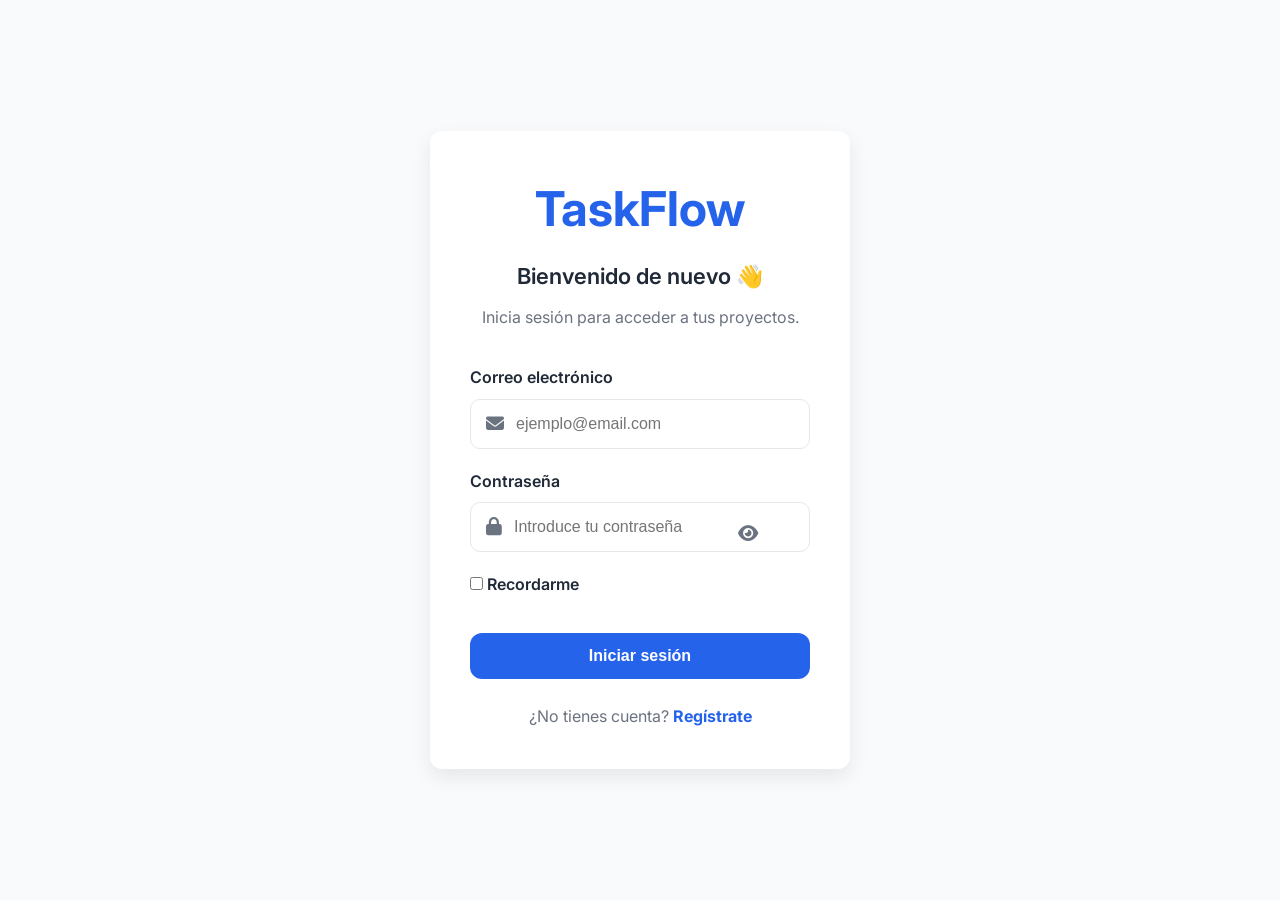
==== login.html @ c168a302 "Primer commit del proyecto TaskFlow" ====
<!DOCTYPE html>
<html lang="es">

<head>

    <meta charset="UTF-8">

    <meta name="viewport" content="width=device-width, initial-scale=1.0">

    <title>Login | TaskFlow</title>

    <link rel="stylesheet" href="css/variables.css">

    <link rel="stylesheet" href="css/style.css">

    <link rel="stylesheet" href="css/login.css">

    <link rel="preconnect" href="https://fonts.googleapis.com">

    <link rel="preconnect" href="https://fonts.gstatic.com" crossorigin>

    <link href="https://fonts.googleapis.com/css2?family=Inter:wght@300;400;500;700&display=swap" rel="stylesheet">

    <link rel="stylesheet" href="https://cdnjs.cloudflare.com/ajax/libs/font-awesome/6.5.2/css/all.min.css">


</head>

<body>

    <body>

        <div class="login-container">

            <div class="login-card">

                <div class="login-header">

                    <h1>

                        TaskFlow

                    </h1>

                    <p>

                        Bienvenido de nuevo 👋

                    </p>

                    <span>

                        Inicia sesión para acceder a tus proyectos.

                    </span>

                </div>

                <form class="login-form">

                    <div class="input-group">

                        <label for="email">

                            Correo electrónico

                        </label>

                        <div class="input-icon">

                            <i class="fa-solid fa-envelope"></i>

                            <input id="email" type="email" placeholder="ejemplo@email.com" required>

                        </div>

                    </div>

                    <div class="input-group">

                        <label for="password">

                            Contraseña

                        </label>

                        <div class="input-icon">

                            <i class="fa-solid fa-lock"></i>

                            <input id="password" type="password" placeholder="Introduce tu contraseña" required>

                            <button type="button" class="toggle-password">

                                <i class="fa-solid fa-eye"></i>

                            </button>

                        </div>

                    </div>
                    <div class="remember">

                        <label>

                            <input type="checkbox">

                            Recordarme

                        </label>

                    </div>

                    <button type="submit">

                        Iniciar sesión

                    </button>

                </form>

                <div class="login-footer">
                    <p>
                        ¿No tienes cuenta?
                        <a href="#">
                            Regístrate
                        </a>
                    </p>
                </div>

            </div>

        </div>
        <script src="js/app.js"></script>
    </body>
---- css/variables.css ----
/* ===========================
   VARIABLES GLOBALES
=========================== */

:root{

    /* Colores principales */

    --primary-color:#2563EB;
    --primary-dark:#1E3A8A;

    /* Colores secundarios */

    --secondary-color:#10B981;

    /* Fondo */

    --background:#F8FAFC;

    /* Tarjetas */

    --card-background:#FFFFFF;

    /* Texto */

    --text-color:#1F2937;

    --text-light:#6B7280;

    /* Bordes */

    --border-color:#E5E7EB;

    /* Error */

    --danger:#EF4444;

    /* Radios */

    --radius:12px;

    /* Sombras */

    --shadow:0px 8px 20px rgba(0,0,0,.08);

    /* Fuente */

    --font-family:'Inter',sans-serif;

}
---- css/style.css ----
/* ===========================
   RESET
=========================== */

*{

    margin:0;
    padding:0;
    box-sizing:border-box;

}
body{

    font-family:var(--font-family);

    background:var(--background);

    color:var(--text-color);

    line-height:1.6;

}

/* ===========================
   HEADER
=========================== */

header{

    display:flex;

    justify-content:space-between;

    align-items:center;

    padding:20px 8%;

    background:white;

    box-shadow:var(--shadow);

    position:sticky;

    top:0;

    z-index:100;

}

.logo h2{

    color:var(--primary-color);

    font-size:2rem;

}

.logo p{

    font-size:.9rem;

}

nav ul{

    display:flex;

    gap:35px;

    align-items:center;

}
nav a{

    font-weight:600;

    transition:.3s;

}
nav a:hover{

    color:var(--primary-color);

}
.hero{

    display:flex;

    justify-content:center;

    align-items:center;

    min-height:80vh;

    text-align:center;

    padding:50px;

}

.hero-content{

    max-width:750px;

}

.hero h1{

    font-size:3.5rem;

    margin-bottom:20px;

    color:var(--primary-dark);

}

.subtitle{

    font-size:1.3rem;

    margin-bottom:20px;

}

.hero p{

    margin-bottom:30px;

}
.hero button{

    font-size:18px;

}
.hero button:hover{

    transform:translateY(-3px);

}

.features{

    display:grid;

    grid-template-columns:repeat(auto-fit,minmax(250px,1fr));

    gap:30px;

    padding:70px 8%;

}
.card{

    background:white;

    padding:35px;

    border-radius:var(--radius);

    box-shadow:var(--shadow);

    transition:.3s;

}

.card:hover{

    transform:translateY(-8px);

}

footer{

    text-align:center;

    padding:30px;

    background:var(--primary-dark);

    color:white;

}

footer p{

    color:white;

}


.container{

    width:90%;

    max-width:1200px;

    margin:auto;

}
a{

    text-decoration:none;

    color:inherit;

}
ul{

    list-style:none;

}
button{

    cursor:pointer;

    border:none;

    padding:14px 28px;

    background:var(--primary-color);

    color:white;

    border-radius:var(--radius);

    font-size:16px;

    font-weight:600;

    transition:.3s;

}
button:hover{

    background:var(--primary-dark);

}
img{

    max-width:100%;

    display:block;

}
h1{

    font-size:3rem;

}

h2{

    font-size:2rem;

}

h3{

    font-size:1.4rem;

}

p{

    color:var(--text-light);

}
---- css/login.css ----
/* ==========================================
   LOGIN
========================================== */

.login-container{

    min-height:100vh;

    display:flex;

    justify-content:center;

    align-items:center;

    background:var(--background);

}

.login-card{

    width:100%;

    max-width:420px;

    background:var(--card-background);

    padding:40px;

    border-radius:var(--radius);

    box-shadow:var(--shadow);

}

.login-card h1{

    text-align:center;

    margin-bottom:30px;

    color:var(--primary-color);

}

.login-form{

    display:flex;

    flex-direction:column;

    gap:20px;

}

.login-form label{

    font-weight:600;

}

.login-form input{

    padding:14px;

    border:1px solid var(--border-color);

    border-radius:var(--radius);

    font-size:16px;

}

.login-form input:focus{

    outline:none;

    border-color:var(--primary-color);

}

.login-form button{

    margin-top:10px;

}

.login-footer{

    text-align:center;

    margin-top:20px;

}

.login-footer a{

    color:var(--primary-color);

    font-weight:600;

}
/* ===========================
   LOGIN HEADER
=========================== */

.login-header{

    text-align:center;

    margin-bottom:35px;

}
.login-header h1{

    color:var(--primary-color);

    margin-bottom:12px;

}
.login-header p{

    font-size:22px;

    font-weight:600;

    color:var(--text-color);

}
.login-header span{

    display:block;

    margin-top:10px;

    color:var(--text-light);

}

.input-group{

    display:flex;

    flex-direction:column;

    gap:8px;

}

.input-group label{

    font-weight:600;

}

.input-group input{

    padding:15px;

    border:1px solid var(--border-color);

    border-radius:10px;

    font-size:16px;

    transition:.3s;

}

.input-group input:focus{

    outline:none;

    border-color:var(--primary-color);

    box-shadow:0 0 10px rgba(37,99,235,.20);

}

.remember{

    display:flex;

    align-items:center;

    gap:10px;

}

.login-form button{

    margin-top:15px;

    width:100%;

}

.login-footer{

    margin-top:25px;

    text-align:center;

}

.login-footer a{

    color:var(--primary-color);

    font-weight:700;

}

/*==============================

INPUT CON ICONOS

===============================*/

.input-icon{

display:flex;

align-items:center;

border:1px solid var(--border-color);

border-radius:10px;

padding:0 15px;

transition:.3s;

background:white;

}

.input-icon i{

color:var(--text-light);

font-size:18px;

margin-right:12px;

}

.input-icon input{

flex:1;

border:none;

padding:15px 0;

font-size:16px;

background:transparent;

}

.input-icon:focus-within{

border-color:var(--primary-color);

box-shadow:0 0 10px rgba(37,99,235,.20);

}

.toggle-password{

background:none;

border:none;

color:var(--text-light);

cursor:pointer;

padding:0;

font-size:18px;

}
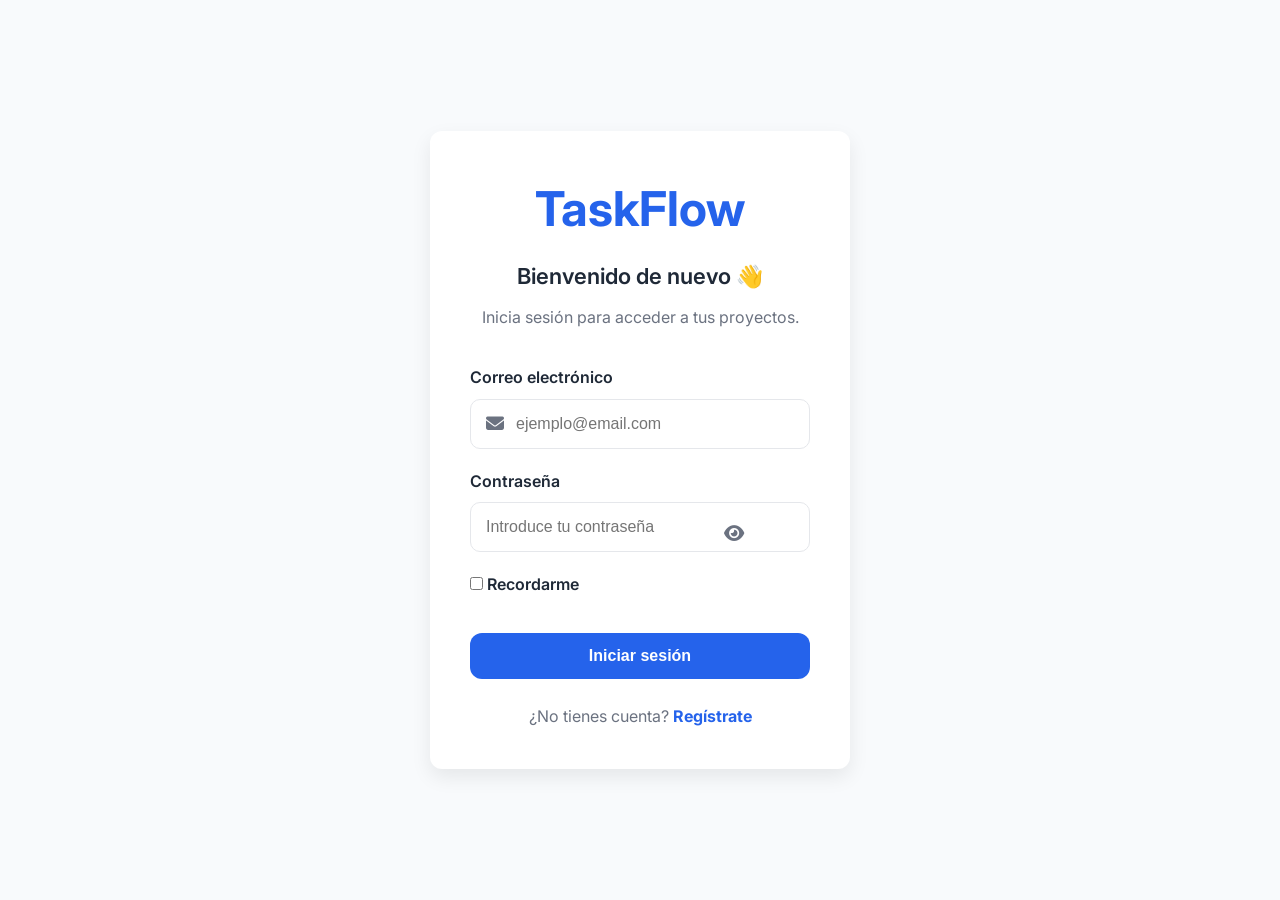
==== commit b27a4b99: "feat: add recent tasks section" ====
--- a/login.html
+++ b/login.html
@@ -28,7 +28,7 @@
 
 <body>
 
-    <body>
+    
 
         <div class="login-container">
 
@@ -56,7 +56,7 @@
 
                 </div>
 
-                <form class="login-form">
+                <form id="loginForm" class="login-form">
 
                     <div class="input-group">
 
@@ -86,7 +86,7 @@
 
                         <div class="input-icon">
 
-                            <i class="fa-solid fa-lock"></i>
+                            
 
                             <input id="password" type="password" placeholder="Introduce tu contraseña" required>
 
@@ -131,5 +131,11 @@
             </div>
 
         </div>
+        <script src="js/storage.js"></script>
+        <script src="js/toast.js"></script>
+        <script src="js/login.js"></script>
+        <script src="js/tasks.js"></script>
+        <script src="js/dashboard.js"></script>
         <script src="js/app.js"></script>
-    </body>+
+        </body>
